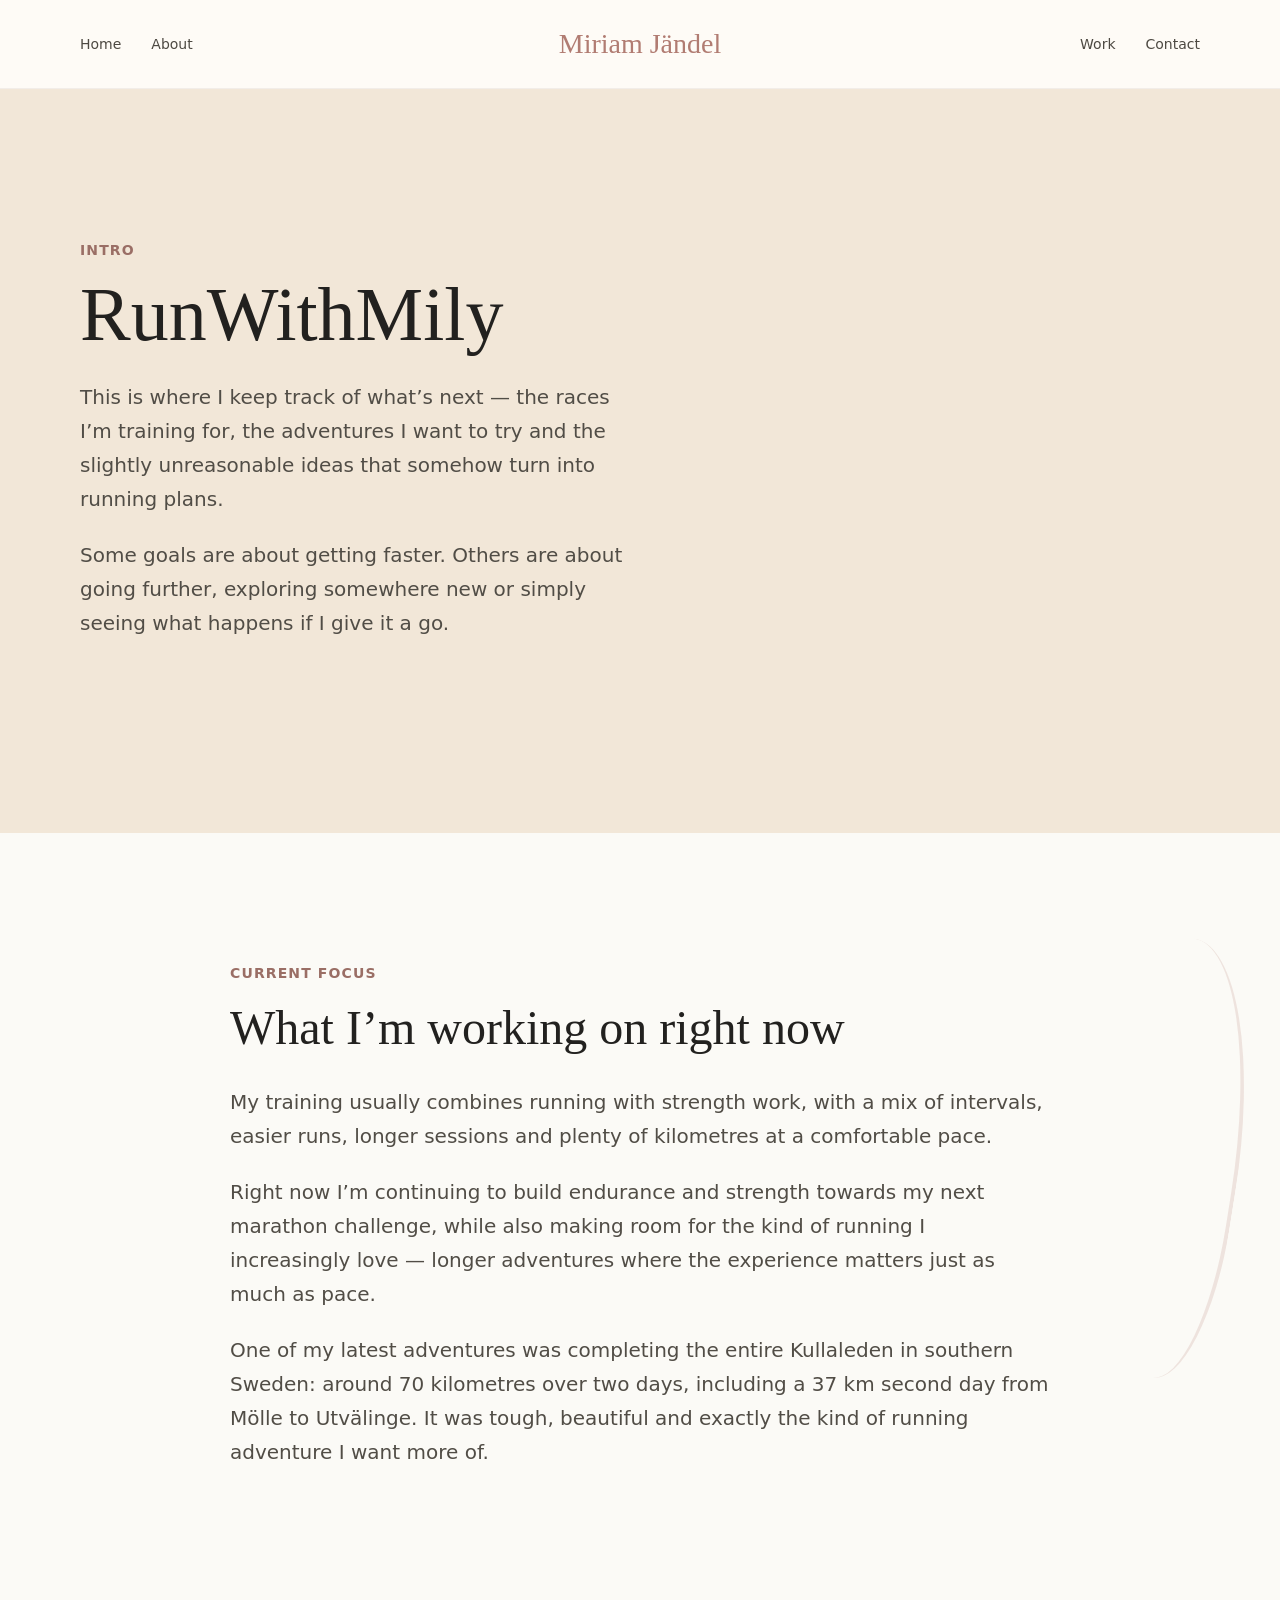
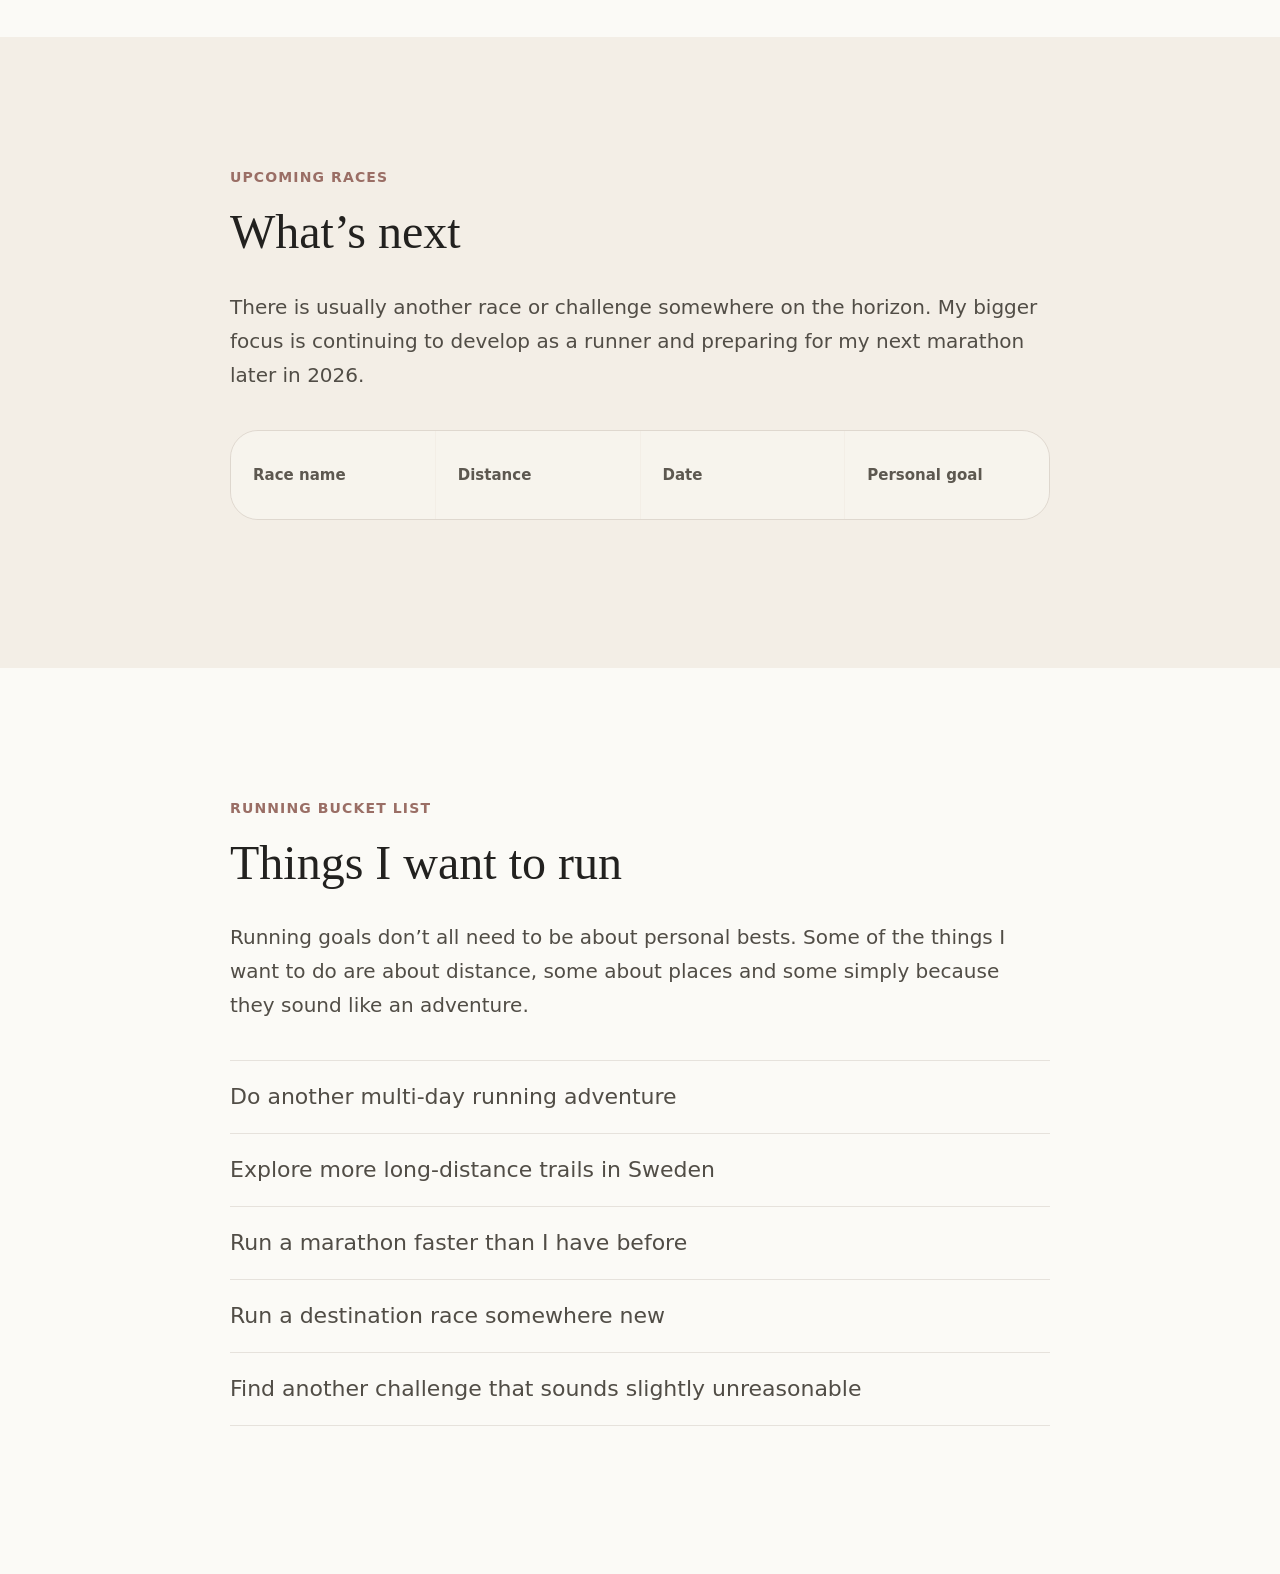
==== running.html @ 676994a8 "Add first RunWithMily page" ====
<!DOCTYPE html>
<html lang="en">
<head>
  <meta charset="UTF-8">
  <meta name="viewport" content="width=device-width, initial-scale=1.0">
  <title>RunWithMily</title>
  <link rel="stylesheet" href="styles.css">
</head>
<body>
  <header class="site-header">
    <nav class="site-nav nav-left" aria-label="Main navigation">
      <a href="index.html">Home</a>
      <a href="index.html#about">About</a>
    </nav>

    <a class="logo" href="index.html">Miriam Jändel</a>

    <nav class="site-nav nav-right" aria-label="Secondary navigation">
      <a href="index.html#work">Work</a>
      <a href="index.html#contact">Contact</a>
    </nav>
  </header>

  <main class="running-page">
    <section class="run-hero">
      <div class="run-hero-text">
        <p class="run-label">Intro</p>
        <h1>RunWithMily</h1>
        <p>
          This is where I keep track of what’s next — the races I’m training for, the adventures I want to try and the slightly unreasonable ideas that somehow turn into running plans.
        </p>
        <p>
          Some goals are about getting faster. Others are about going further, exploring somewhere new or simply seeing what happens if I give it a go.
        </p>
      </div>
      <div class="run-hero-image" aria-hidden="true"></div>
    </section>

    <section class="run-section run-focus">
      <div class="run-section-inner">
        <p class="run-label">Current focus</p>
        <h2>What I’m working on right now</h2>
        <p>
          My training usually combines running with strength work, with a mix of intervals, easier runs, longer sessions and plenty of kilometres at a comfortable pace.
        </p>
        <p>
          Right now I’m continuing to build endurance and strength towards my next marathon challenge, while also making room for the kind of running I increasingly love — longer adventures where the experience matters just as much as pace.
        </p>
        <p>
          One of my latest adventures was completing the entire Kullaleden in southern Sweden: around 70 kilometres over two days, including a 37 km second day from Mölle to Utvälinge. It was tough, beautiful and exactly the kind of running adventure I want more of.
        </p>
      </div>
    </section>

    <section class="run-section run-races">
      <div class="run-section-inner">
        <p class="run-label">Upcoming races</p>
        <h2>What’s next</h2>
        <p>
          There is usually another race or challenge somewhere on the horizon. My bigger focus is continuing to develop as a runner and preparing for my next marathon later in 2026.
        </p>

        <div class="race-template" aria-label="Upcoming race details template">
          <span>Race name</span>
          <span>Distance</span>
          <span>Date</span>
          <span>Personal goal</span>
        </div>
      </div>
    </section>

    <section class="run-section run-bucket">
      <div class="run-section-inner">
        <p class="run-label">Running bucket list</p>
        <h2>Things I want to run</h2>
        <p>
          Running goals don’t all need to be about personal bests. Some of the things I want to do are about distance, some about places and some simply because they sound like an adventure.
        </p>

        <ul class="bucket-list">
          <li>Do another multi-day running adventure</li>
          <li>Explore more long-distance trails in Sweden</li>
          <li>Run a marathon faster than I have before</li>
          <li>Run a destination race somewhere new</li>
          <li>Find another challenge that sounds slightly unreasonable</li>
        </ul>
      </div>
    </section>
  </main>
</body>
</html>
---- styles.css ----
* {
  box-sizing: border-box;
}

body {
  margin: 0;
  min-height: 100vh;
  font-family: system-ui, -apple-system, BlinkMacSystemFont, "Segoe UI", sans-serif;
  color: #22211f;
  background: #fbfaf6;
}

body,
a {
  -webkit-font-smoothing: antialiased;
}

a {
  color: inherit;
  text-decoration: none;
}

.site-header {
  width: 100%;
  margin: 0 auto;
  padding: 30px max(24px, calc((100% - 1120px) / 2));
  display: grid;
  grid-template-columns: 1fr auto 1fr;
  align-items: center;
  gap: 32px;
  background: rgba(255, 252, 247, 0.82);
  border-bottom: 1px solid rgba(98, 82, 63, 0.08);
}

.logo {
  font-family: Georgia, "Times New Roman", serif;
  font-size: 28px;
  line-height: 1;
  font-weight: 400;
  color: #b17c72;
  text-align: center;
}

.site-nav {
  display: flex;
  align-items: center;
  gap: 30px;
  font-size: 14px;
  font-weight: 500;
}

.site-nav a {
  color: #4d4942;
}

.site-nav a:hover {
  color: #22211f;
}

.nav-left {
  justify-content: flex-start;
}

.nav-right {
  justify-content: flex-end;
}

.hero {
  width: min(1120px, calc(100% - 48px));
  min-height: calc(88vh - 86px);
  margin: 0 auto;
  position: relative;
  display: grid;
  grid-template-columns: 1.1fr 0.9fr;
  align-items: center;
  gap: 72px;
  padding: 32px 0 72px;
  background: #f2e7d8;
  box-shadow: 0 0 0 100vmax #f2e7d8;
  clip-path: inset(0 -100vmax);
}

.hero-text h1 {
  margin: 0 0 20px;
  font-family: Georgia, "Times New Roman", serif;
  font-size: 68px;
  line-height: 1.04;
  font-weight: 400;
}

.hero-text p {
  margin: 0;
  max-width: 560px;
  color: #5d5850;
  font-size: 24px;
  line-height: 1.5;
}

.photo-placeholder {
  width: 100%;
  aspect-ratio: 4 / 5;
  border-radius: 28px;
  background:
    linear-gradient(145deg, rgba(255, 255, 255, 0.56), rgba(234, 225, 211, 0.42)),
    #eee7dc;
  box-shadow: inset 0 0 0 1px rgba(120, 105, 85, 0.08);
}

.about,
.work,
.running,
.contact {
  width: 100%;
  padding: 128px 0 144px;
}

.about {
  position: relative;
  overflow: hidden;
}

.about::before,
.about::after {
  content: "";
  position: absolute;
  width: 120px;
  height: 470px;
  border: 0;
  border-left: 4px solid rgba(177, 124, 114, 0.24);
  border-radius: 58% 42% 62% 38%;
  pointer-events: none;
}

.about::before {
  left: max(48px, calc((100% - 1120px) / 2 - 72px));
  top: 120px;
  transform: rotate(-9deg);
}

.about::after {
  right: max(48px, calc((100% - 1120px) / 2 - 72px));
  bottom: 96px;
  transform: rotate(9deg) scaleX(-1);
}

.work {
  position: relative;
  min-height: 680px;
  display: flex;
  align-items: center;
  overflow: hidden;
  background: #f3eee6;
}

.work::before {
  content: "";
  position: absolute;
  top: 64px;
  right: max(16px, calc((100% - 1120px) / 2 - 28px));
  bottom: 64px;
  width: min(40%, 500px);
  border-radius: 34px;
  background: url("images/Mily_work.jpg") center center / cover no-repeat;
}

.work::after {
  content: "";
  position: absolute;
  inset: 0;
  background:
    linear-gradient(90deg, #f3eee6 0%, #f3eee6 58%, rgba(243, 238, 230, 0.82) 74%, rgba(243, 238, 230, 0.34) 100%),
    linear-gradient(180deg, #f3eee6 0%, rgba(243, 238, 230, 0) 18%, rgba(243, 238, 230, 0) 82%, #f3eee6 100%);
  pointer-events: none;
}

.running {
  position: relative;
  min-height: 720px;
  display: flex;
  align-items: center;
  overflow: hidden;
  background: #f7f5ef;
}

.running::before {
  content: "";
  position: absolute;
  top: 64px;
  left: max(16px, calc((100% - 1120px) / 2 - 28px));
  bottom: 64px;
  width: min(40%, 500px);
  border-radius: 34px;
  background: url("images/Mily_running.jpg") center top / cover no-repeat;
}

.running::after {
  content: "";
  position: absolute;
  inset: 0;
  background:
    linear-gradient(90deg, rgba(247, 245, 239, 0.34) 0%, rgba(247, 245, 239, 0.82) 26%, #f7f5ef 42%, #f7f5ef 100%),
    linear-gradient(180deg, #f7f5ef 0%, rgba(247, 245, 239, 0) 18%, rgba(247, 245, 239, 0) 82%, #f7f5ef 100%);
  pointer-events: none;
}

.about h2,
.contact h2 {
  width: min(760px, calc(100% - 48px));
  margin: 0 auto 28px;
  font-family: Georgia, "Times New Roman", serif;
  font-size: 44px;
  line-height: 1.2;
  font-weight: 400;
}

.about p,
.contact p {
  width: min(760px, calc(100% - 48px));
  margin: 0 auto;
  color: #5d5850;
  font-size: 20px;
  line-height: 1.7;
}

.work-content {
  width: min(1120px, calc(100% - 48px));
  margin: 0 auto;
  position: relative;
  z-index: 1;
  padding-left: min(4vw, 44px);
}

.work-text {
  max-width: 540px;
}

.work h2 {
  margin: 0 0 28px;
  font-family: Georgia, "Times New Roman", serif;
  font-size: 44px;
  line-height: 1.2;
  font-weight: 400;
}

.work p {
  margin: 0;
  max-width: 560px;
  color: #5d5850;
  font-size: 20px;
  line-height: 1.7;
}

.running-content {
  width: min(1120px, calc(100% - 48px));
  margin: 0 auto;
  position: relative;
  z-index: 1;
  padding-right: min(4vw, 44px);
}

.running-text {
  max-width: 540px;
  margin-left: auto;
}

.running h2 {
  margin: 0 0 28px;
  font-family: Georgia, "Times New Roman", serif;
  font-size: 44px;
  line-height: 1.2;
  font-weight: 400;
  color: #464139;
}

.running p {
  margin: 0;
  max-width: 560px;
  color: #5d5850;
  font-size: 20px;
  line-height: 1.7;
}

.running-link {
  display: inline-flex;
  margin-top: 34px;
  padding: 13px 20px;
  border: 1px solid rgba(70, 65, 57, 0.22);
  border-radius: 999px;
  color: #464139;
  background: rgba(251, 250, 246, 0.44);
  font-size: 15px;
  font-weight: 500;
}

.running-link:hover {
  border-color: rgba(70, 65, 57, 0.38);
  background: rgba(251, 250, 246, 0.7);
}

.about p + p,
.work p + p,
.running p + p,
.contact p + p {
  margin-top: 22px;
}

@media (max-width: 760px) {
  .site-header {
    padding: 22px 16px;
    grid-template-columns: 1fr;
    gap: 18px;
    text-align: center;
  }

  .site-nav {
    width: 100%;
    justify-content: center;
    gap: 16px;
  }

  .logo {
    grid-row: 1;
    font-size: 26px;
  }

  .nav-left {
    grid-row: 2;
  }

  .nav-right {
    grid-row: 3;
  }

  .hero {
    width: min(100% - 32px, 1120px);
    min-height: auto;
    grid-template-columns: 1fr;
    gap: 40px;
    padding: 48px 0 72px;
  }

  .hero-text h1 {
    font-size: 48px;
  }

  .hero-text p {
    font-size: 20px;
  }

  .photo-placeholder {
    max-width: 420px;
  }

  .about,
  .work,
  .running,
  .contact {
    padding: 88px 0 104px;
  }

  .about::before,
  .about::after {
    display: none;
  }

  .work {
    min-height: 760px;
    align-items: flex-start;
  }

  .work::before {
    top: 320px;
    right: 16px;
    bottom: 48px;
    width: min(78%, 400px);
    background-position: center center;
  }

  .work::after {
    background:
      linear-gradient(180deg, #f3eee6 0%, #f3eee6 34%, rgba(243, 238, 230, 0.76) 62%, #f3eee6 100%);
  }

  .running {
    min-height: 760px;
    align-items: flex-start;
  }

  .running::before {
    top: 320px;
    left: 16px;
    bottom: 48px;
    width: min(78%, 400px);
    background-position: center top;
  }

  .running::after {
    background:
      linear-gradient(180deg, #f7f5ef 0%, #f7f5ef 32%, rgba(247, 245, 239, 0.76) 58%, #f7f5ef 100%);
  }

  .about h2,
  .contact h2,
  .about p,
  .contact p {
    width: min(100% - 32px, 760px);
  }

  .about h2,
  .contact h2 {
    font-size: 36px;
    margin-bottom: 22px;
  }

  .work-content {
    width: min(100% - 32px, 760px);
    padding-left: 0;
  }

  .work h2 {
    font-size: 36px;
    margin-bottom: 22px;
  }

  .running-content {
    width: min(100% - 32px, 760px);
    padding-right: 0;
  }

  .running h2 {
    font-size: 36px;
    margin-bottom: 22px;
  }
  
  html {
  scroll-behavior: smooth;
  }
}

.running-page {
  background: #fbfaf6;
}

.run-hero {
  width: min(1120px, calc(100% - 48px));
  min-height: calc(86vh - 86px);
  margin: 0 auto;
  display: grid;
  grid-template-columns: 1fr 0.9fr;
  align-items: center;
  gap: 76px;
  padding: 72px 0 112px;
  background: #f2e7d8;
  box-shadow: 0 0 0 100vmax #f2e7d8;
  clip-path: inset(0 -100vmax);
}

.run-hero h1 {
  margin: 0 0 28px;
  font-family: Georgia, "Times New Roman", serif;
  font-size: 76px;
  line-height: 1;
  font-weight: 400;
}

.run-label {
  margin: 0 0 18px;
  color: #9a6e65;
  font-size: 14px;
  font-weight: 600;
  letter-spacing: 0.08em;
  text-transform: uppercase;
}

.run-hero p,
.run-section p {
  color: #514d46;
  font-size: 20px;
  line-height: 1.7;
}

.run-hero p {
  max-width: 640px;
  margin: 0;
}

.run-hero p + p,
.run-section p + p {
  margin-top: 22px;
}

.run-hero-image {
  min-height: 560px;
  border-radius: 36px;
  background:
    linear-gradient(180deg, rgba(242, 231, 216, 0.08), rgba(242, 231, 216, 0.4)),
    url("images/Mily_running.jpg") center top / cover no-repeat;
}

.run-section {
  padding: 132px 0 148px;
}

.run-section-inner {
  width: min(820px, calc(100% - 48px));
  margin: 0 auto;
}

.run-section h2 {
  margin: 0 0 30px;
  font-family: Georgia, "Times New Roman", serif;
  font-size: 48px;
  line-height: 1.16;
  font-weight: 400;
}

.run-focus {
  position: relative;
  overflow: hidden;
}

.run-focus::before {
  content: "";
  position: absolute;
  top: 104px;
  right: max(40px, calc((100% - 1120px) / 2 - 80px));
  width: 140px;
  height: 440px;
  border-left: 4px solid rgba(177, 124, 114, 0.18);
  border-radius: 58% 42% 62% 38%;
  transform: rotate(9deg) scaleX(-1);
  pointer-events: none;
}

.run-races {
  background: #f3eee6;
}

.race-template {
  display: grid;
  grid-template-columns: repeat(4, 1fr);
  gap: 1px;
  margin-top: 38px;
  border: 1px solid rgba(98, 82, 63, 0.14);
  border-radius: 28px;
  overflow: hidden;
}

.race-template span {
  min-height: 88px;
  display: flex;
  align-items: center;
  padding: 22px;
  color: #5d5850;
  background: rgba(251, 250, 246, 0.44);
  font-size: 15px;
  font-weight: 600;
}

.bucket-list {
  margin: 38px 0 0;
  padding: 0;
  list-style: none;
}

.bucket-list li {
  padding: 20px 0;
  border-top: 1px solid rgba(98, 82, 63, 0.14);
  color: #514d46;
  font-size: 22px;
  line-height: 1.45;
}

.bucket-list li:last-child {
  border-bottom: 1px solid rgba(98, 82, 63, 0.14);
}

.run-hero .run-label,
.run-section .run-label {
  margin: 0 0 18px;
  color: #9a6e65;
  font-size: 14px;
  font-weight: 600;
  letter-spacing: 0.08em;
  line-height: 1.2;
  text-transform: uppercase;
}

@media (max-width: 760px) {
  .run-hero {
    width: min(100% - 32px, 1120px);
    min-height: auto;
    grid-template-columns: 1fr;
    gap: 42px;
    padding: 56px 0 88px;
  }

  .run-hero h1 {
    font-size: 54px;
  }

  .run-hero p,
  .run-section p {
    font-size: 19px;
  }

  .run-hero-image {
    min-height: 420px;
  }

  .run-section {
    padding: 88px 0 104px;
  }

  .run-section-inner {
    width: min(100% - 32px, 820px);
  }

  .run-section h2 {
    font-size: 38px;
  }

  .run-focus::before {
    display: none;
  }

  .race-template {
    grid-template-columns: 1fr;
    border-radius: 24px;
  }

  .race-template span {
    min-height: 64px;
  }

  .bucket-list li {
    font-size: 20px;
  }
}
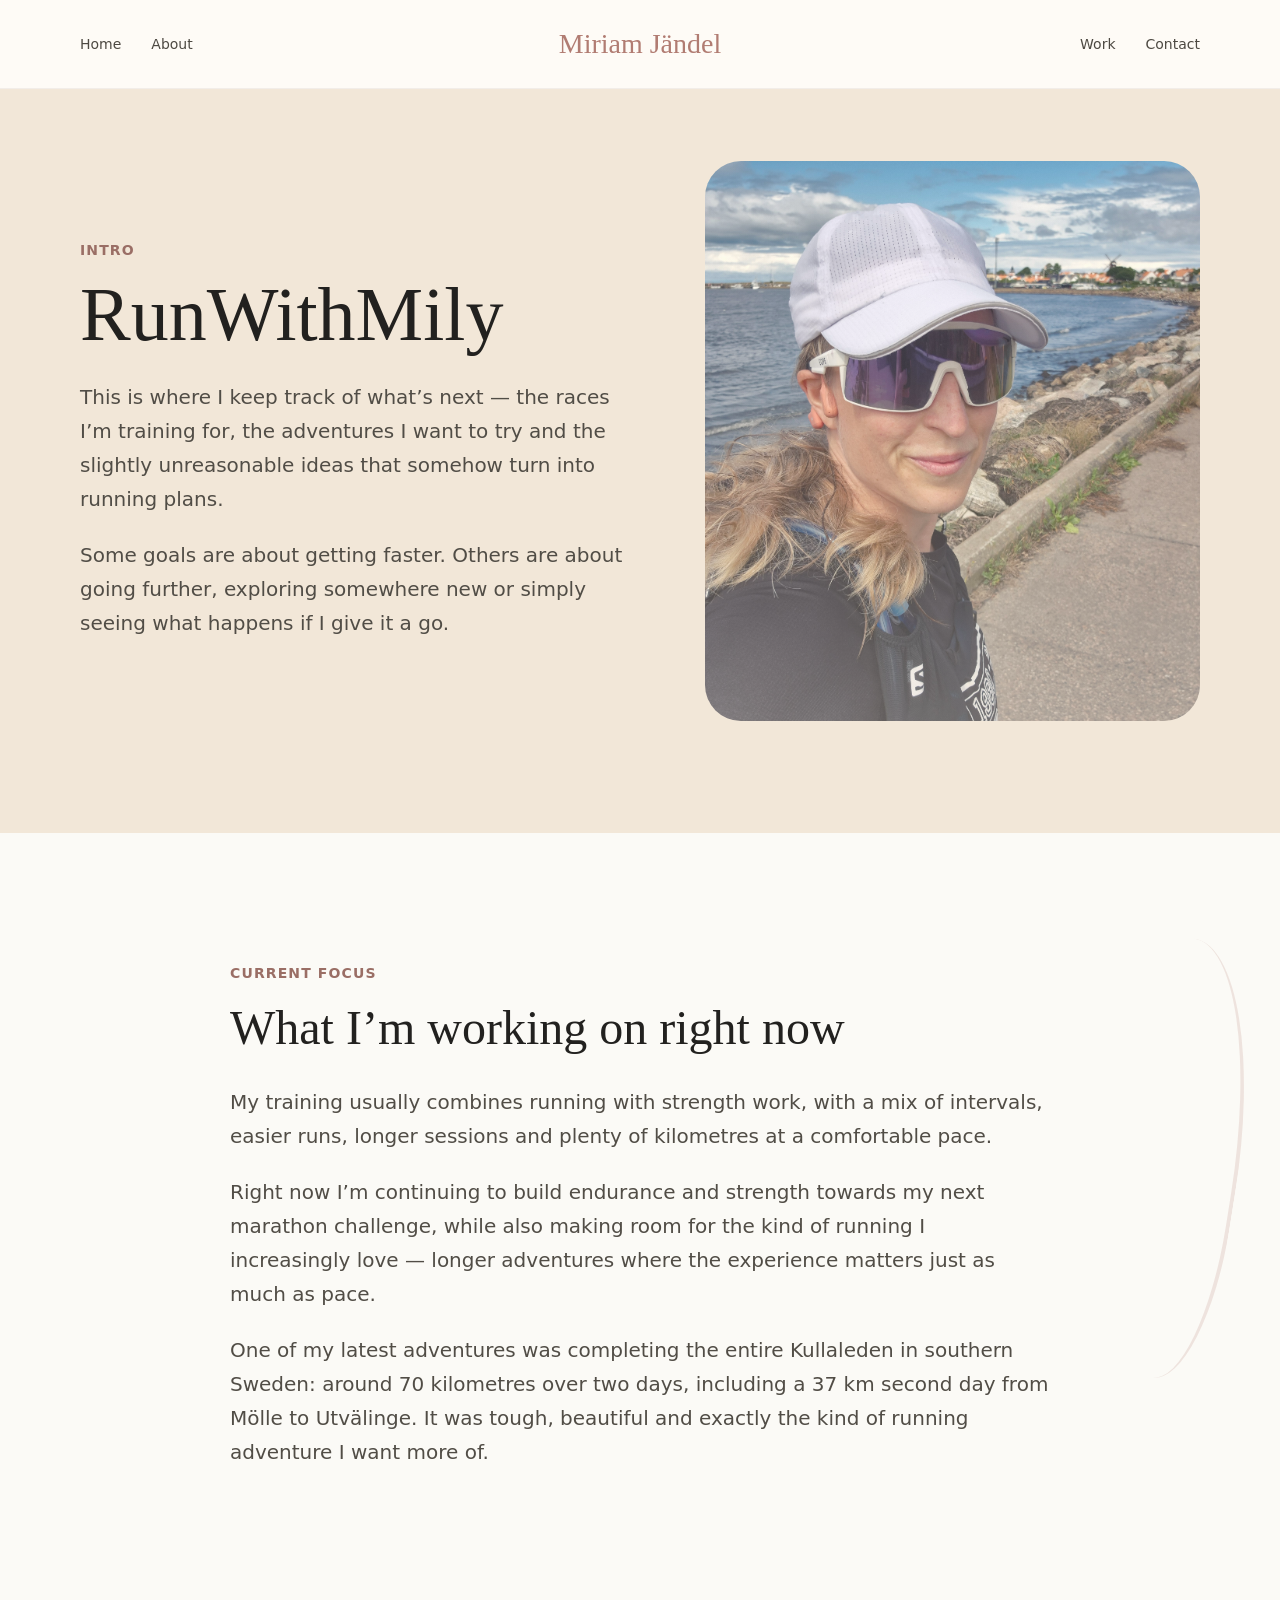
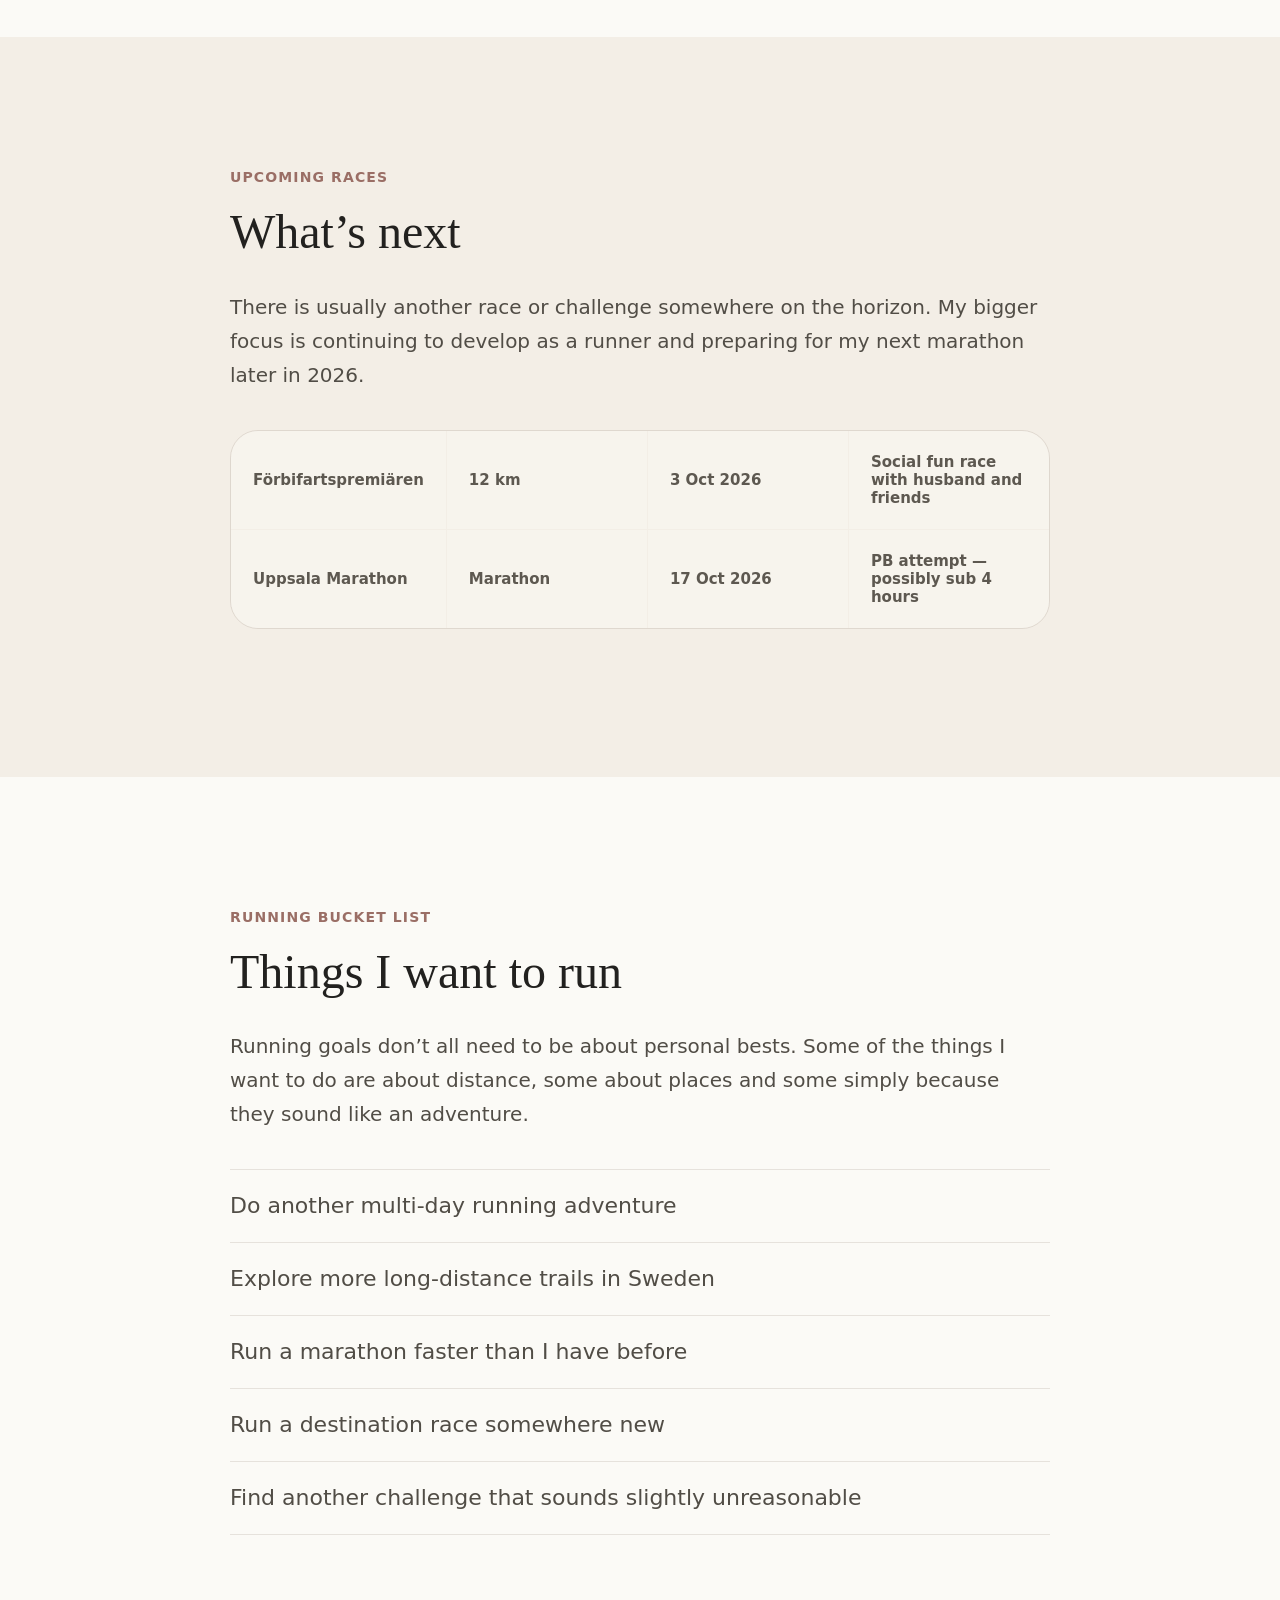
==== commit fb4439ed: "Update upcoming races" ====
--- a/running.html
+++ b/running.html
@@ -60,11 +60,15 @@
           There is usually another race or challenge somewhere on the horizon. My bigger focus is continuing to develop as a runner and preparing for my next marathon later in 2026.
         </p>
 
-        <div class="race-template" aria-label="Upcoming race details template">
-          <span>Race name</span>
-          <span>Distance</span>
-          <span>Date</span>
-          <span>Personal goal</span>
+        <div class="race-template" aria-label="Upcoming races">
+          <span>Förbifartspremiären</span>
+          <span>12 km</span>
+          <span>3 Oct 2026</span>
+          <span>Social fun race with husband and friends</span>
+          <span>Uppsala Marathon</span>
+          <span>Marathon</span>
+          <span>17 Oct 2026</span>
+          <span>PB attempt — possibly sub 4 hours</span>
         </div>
       </div>
     </section>
--- a/styles.css
+++ b/styles.css
@@ -160,7 +160,7 @@
   bottom: 64px;
   width: min(40%, 500px);
   border-radius: 34px;
-  background: url("images/Mily_work.jpg") center center / cover no-repeat;
+  background: url("images/main/Mily_work.jpg") center center / cover no-repeat;
 }
 
 .work::after {
@@ -190,7 +190,7 @@
   bottom: 64px;
   width: min(40%, 500px);
   border-radius: 34px;
-  background: url("images/Mily_running.jpg") center top / cover no-repeat;
+  background: url("images/main/Mily_running.jpg") center top / cover no-repeat;
 }
 
 .running::after {
@@ -494,7 +494,7 @@
   border-radius: 36px;
   background:
     linear-gradient(180deg, rgba(242, 231, 216, 0.08), rgba(242, 231, 216, 0.4)),
-    url("images/Mily_running.jpg") center top / cover no-repeat;
+    url("images/running/Mily_running2.jpg") center top / cover no-repeat;
 }
 
 .run-section {
